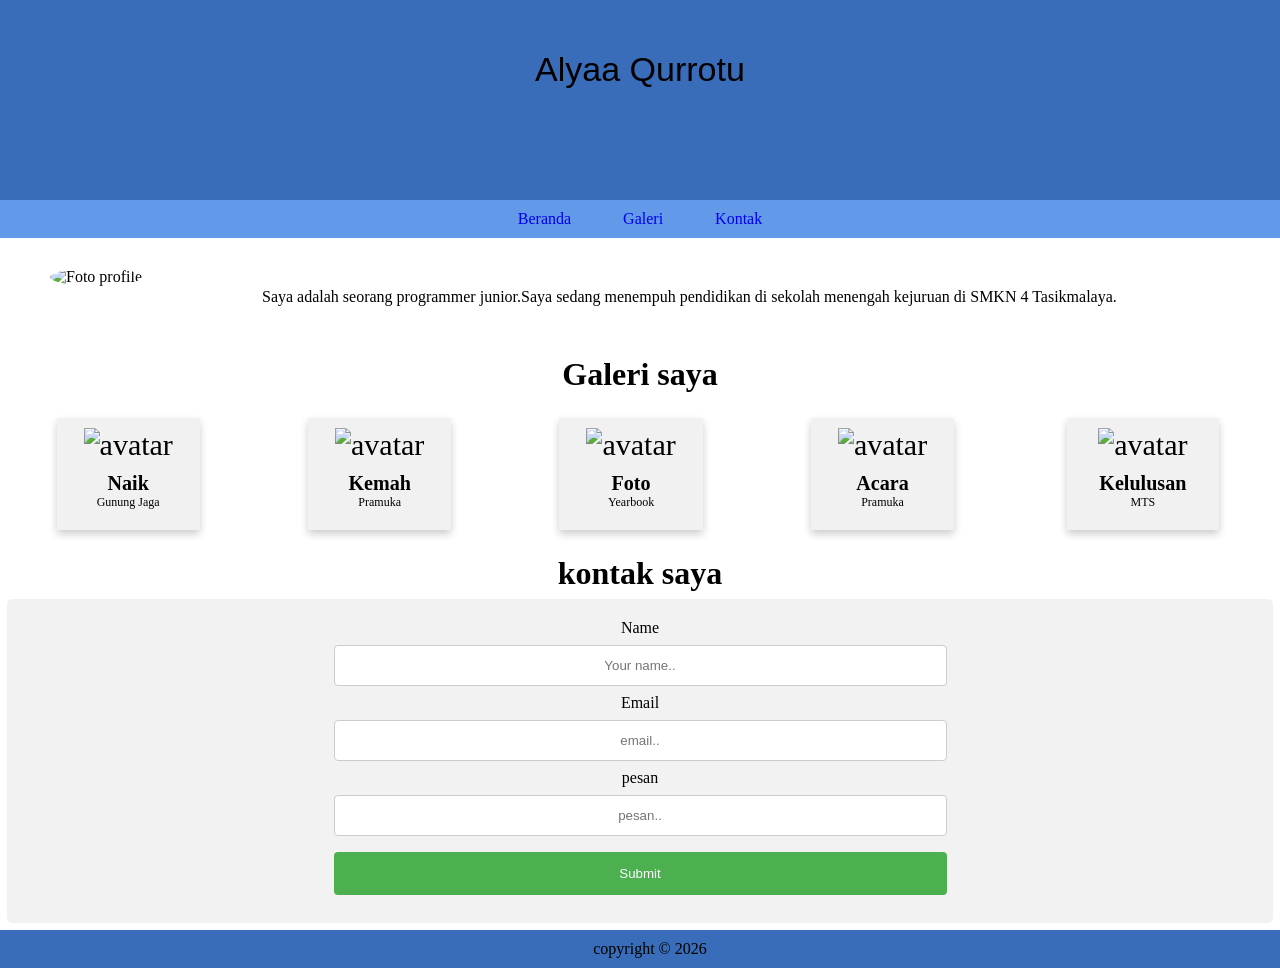
==== index.html @ 4f666c73 "Rename index..html to index.html" ====
<!DOCTYPE html>
<html lang="en">
<head>
  <meta charset="UTF-8">
  <meta name="viewport" content="width=device-width, initial-scale=1.0">
  <title>My Web</title>
  <link rel="stylesheet" href="gaya.css">
</head>
<body>
  <header>
    Alyaa Qurrotu
  </header>
  <nav>
    <ul>
      <li><a href="#Beranda">Beranda</a></li>
      <li><a href="#Galeri">Galeri</a></li>
      <li><a href="#Kontak">Kontak</a></li>
    </ul>
  </nav>
  <main>
    <section class="beranda">
      <div class="foto">
          <img src="https://lh3.googleusercontent.com/d/1Q51Y7tvZfhwglPplAR5DfXBP2ppefpzA" alt="Foto profile" width="150px" height="150px">
         
      </div>
      <div class="resume">
        Saya adalah seorang programmer junior.Saya sedang menempuh pendidikan di sekolah menengah kejuruan di SMKN 4 Tasikmalaya.
      


      </div>
    </section>
    <div class="judul">
     <h1>Galeri saya</h1>
    </div>
    <section class="galeri">
      <div class="card">
       <img src="https://lh3.googleusercontent.com/d/1qg94-EHmUcg_hUSCGRYv3yQaf2bqWnFh" alt="avatar" style="width: 100%;">
      <div class="container">
        <h6><b>Naik</b></h6>
        <p>Gunung Jaga</p>
      </div>
      </div>
       <div class="card">
       <img src="https://lh3.googleusercontent.com/d/1otqW-9Oq5oIYbJ8l2yZn-RdvkjjoKEYA" alt="avatar" style="width: 90%;">
      <div class="container">
        <h6><b>Kemah</b></h6>
        <p>Pramuka</p>
      </div>
      </div>
       <div class="card">
       <img src="https://lh3.googleusercontent.com/d/14nV1SZ4nJoSEaSe4I6S8M4y42OKaVbFf" alt="avatar" style="width: 85%;" >
      <div class="container">
        <h6><b>Foto</b></h6>
        <p>Yearbook</p>
      </div>
      </div>
       <div class="card">
       <img src="https://lh3.googleusercontent.com/d/157TEKZyRKMpxK8L6ZhvjRUG2B7GlIkYm" alt="avatar" style="width: 90%;">
      <div class="container">
        <h6><b>Acara</b></h6>
        <p>Pramuka</p>
      </div>
      </div>
       <div class="card">
       <img src="https://lh3.googleusercontent.com/d/1eUa6SCEv9_WlxFf6kBCDX62xw2aOuIur" alt="avatar" style="width: 85%;">
      <div class="container">
        <h6><b>Kelulusan</b></h6>
        <p>MTS</p>
      </div>
      </div>
      
      
      
    
      
    </section>
    <div class="Judul">
     <center><h1>kontak saya</h1></center>
    </div>
    
    <section class="kontak" id="kontak">
      <form action="/action_page.php">
  <label for="fname">Name</label>
  <input type="text" id="fname" name="nama" placeholder="Your name..">

  <label for="lname">Email</label>
  <input type="text" id="lname" name="email" placeholder="email..">

  <label for="pesan">pesan</label>
  <input type="text" id="lname" name="pesan" placeholder="pesan..">
  
  <input type="submit" value="Submit">
 
</form>

    </section>
    
  </main>
  <footer>
    copyright &copy; 2026
  </footer>
  
</body>
</html>
---- gaya.css ----
*{
  padding: 0%;
  margin: 0%;
}
header {
  width: 100%;
  height: 100px;
  background-color: #396cb9;
  text-align: center;
  padding: 50px 0 50px 0;
  font-family: Verdana, Geneva, Tahoma, sans-serif;
  font-size: 34px;
}
nav {
  width: 100%;
  background-color:#6399e9;
 
}
 nav ul {
  list-style-type: none;
  display: flex;
  justify-content: center;
}
nav ul li {
  margin: 10px;
}
nav ul li a {
  text-decoration: none;
  padding: 8px 16px;
}
nav ul li a:hover {
  background-color: rgb(186, 200, 209);
  color:white;
  border-radius: 4px;
  transition: background-color 0.3 ease, color 0.3 ease;
}
main {
  width: 100%;
  min-height: 500px;
}
.beranda {
  display: flex;
}
.foto img {
  border-radius: 50%;
  padding: 30px 50px;

}
.resume {
  padding: 50px 70px;
}
.judul {
  text-align: center;
 
}
.galeri {
  display: grid;
  grid-template-columns: auto auto auto auto auto;
  padding: 5px;
  gap: 5px;
  place-items: center;
  margin-bottom: 20px;
  margin-top: 20px;
}
.galeri div {
  background-color:#f1f1f1;
  color: black;
  padding: 10px;
  font-size: 30px;
  text-align:center;
}
.card {
  box-shadow: 0 4px 8px 0 rgb(0,0,0,0.2);
  transition: 0.3s;
  width: 50%;
}
.container {
  padding: 2px 16px;
}
p {
  font-size: 12px;
}
.card:hover {
  box-shadow: 0 8px 16px 0 rgb(0,0,0,0.2);
}
form {
  border-radius: 5px;
  background-color: #f2f2f2;
  padding: 20px;
}


label {display: block;}

input[type=text], select {
  width: 50%;
  padding: 12px;
  margin: 8px 8px;
  display: inline-block;
  border: 1px solid #ccc;
  border-radius: 4px;
  box-sizing: border-box;
  text-align: center;
  
}

input[type=submit] {
  width: 50%;
  background-color: #4CAF50;
  color: white;
  padding: 14px;
  margin: 8px 0;
  border: none;
  border-radius: 4px;
  cursor: pointer;
  text-align: center;
   
}

input[type=submit]:hover {
  background-color: #45a049;
  width: 50%;
  text-align: center;
  
}
.kontak {
  text-align: center;
  padding: 7px 7px;
}
.pesan {
  width: 50%;
  background-color: #4CAF50;
  color: white;
  padding: 14px;
  margin: 8px 0;
  border: none;
  border-radius: 4px;
  cursor: pointer;
  text-align: center;
}
footer {
  width: 100%;
  text-align: center;
  background-color:#396cb9;
  padding: 10px 10px;
}
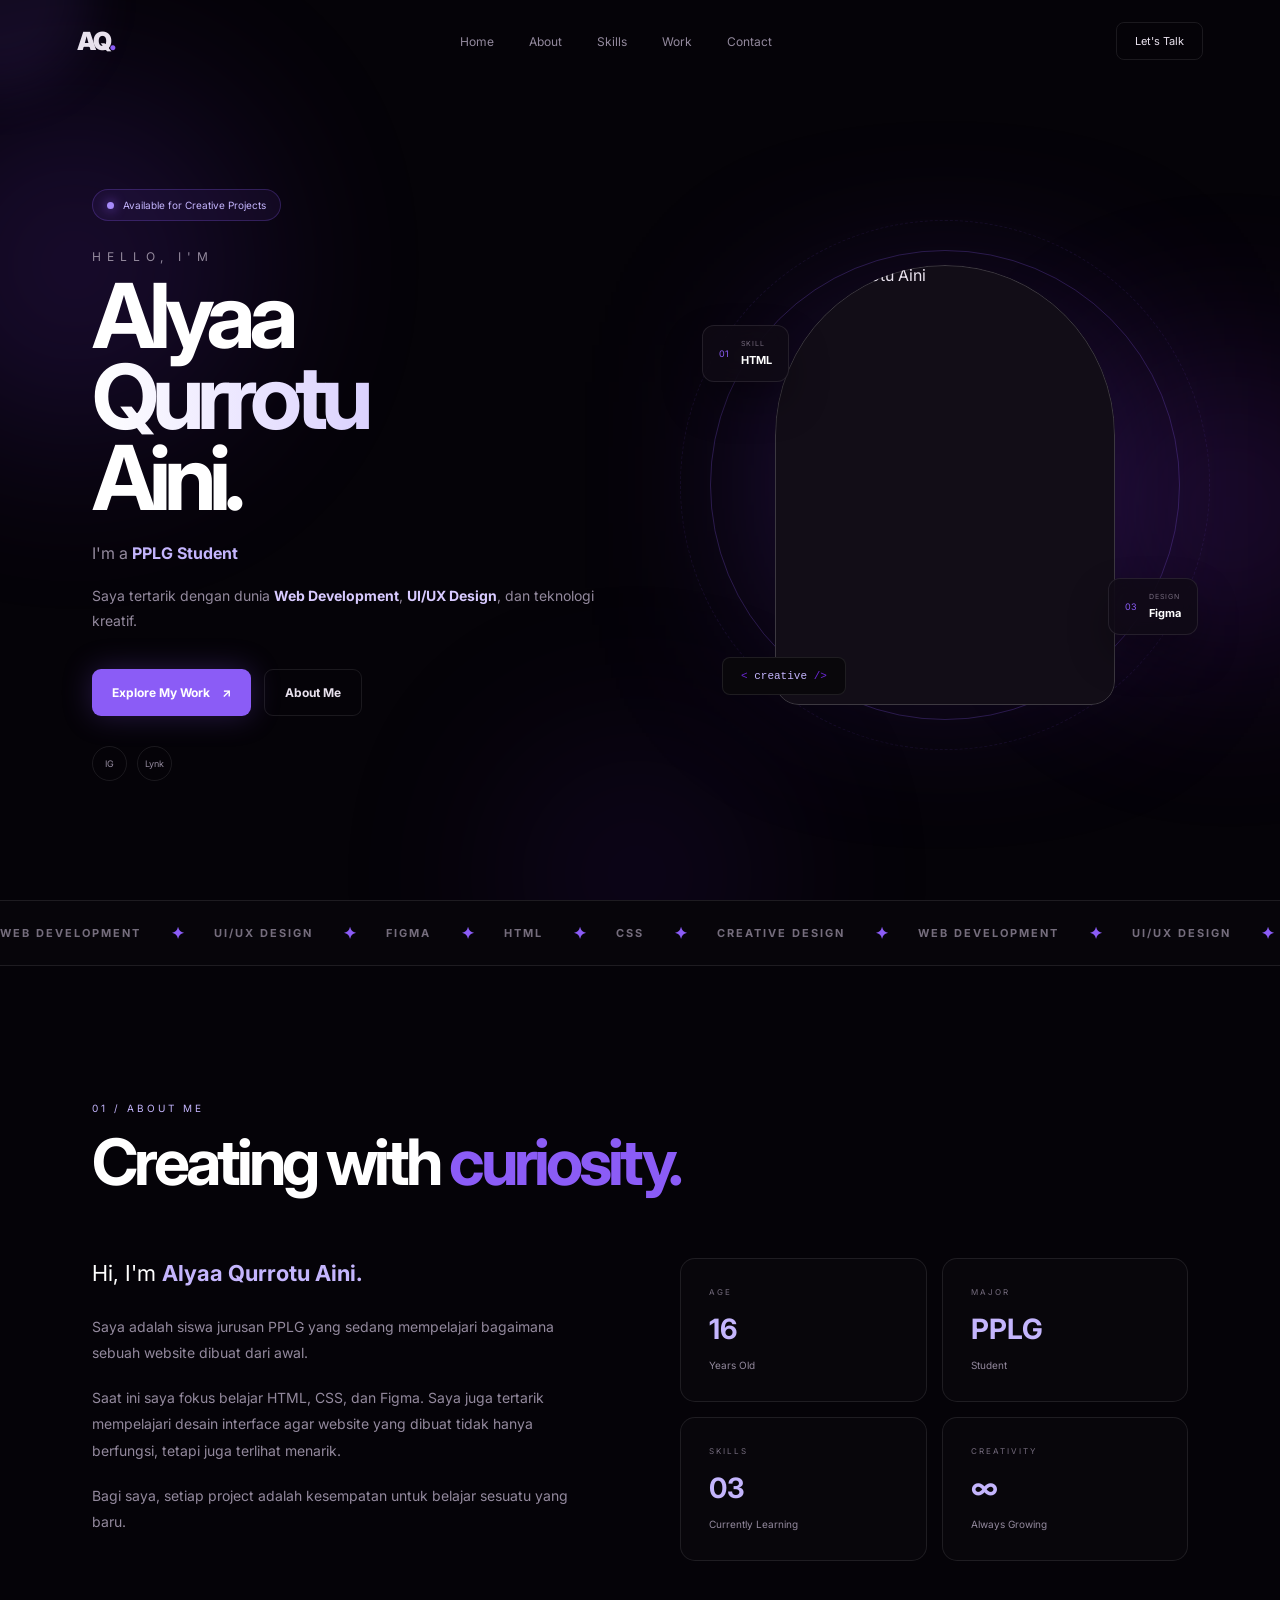
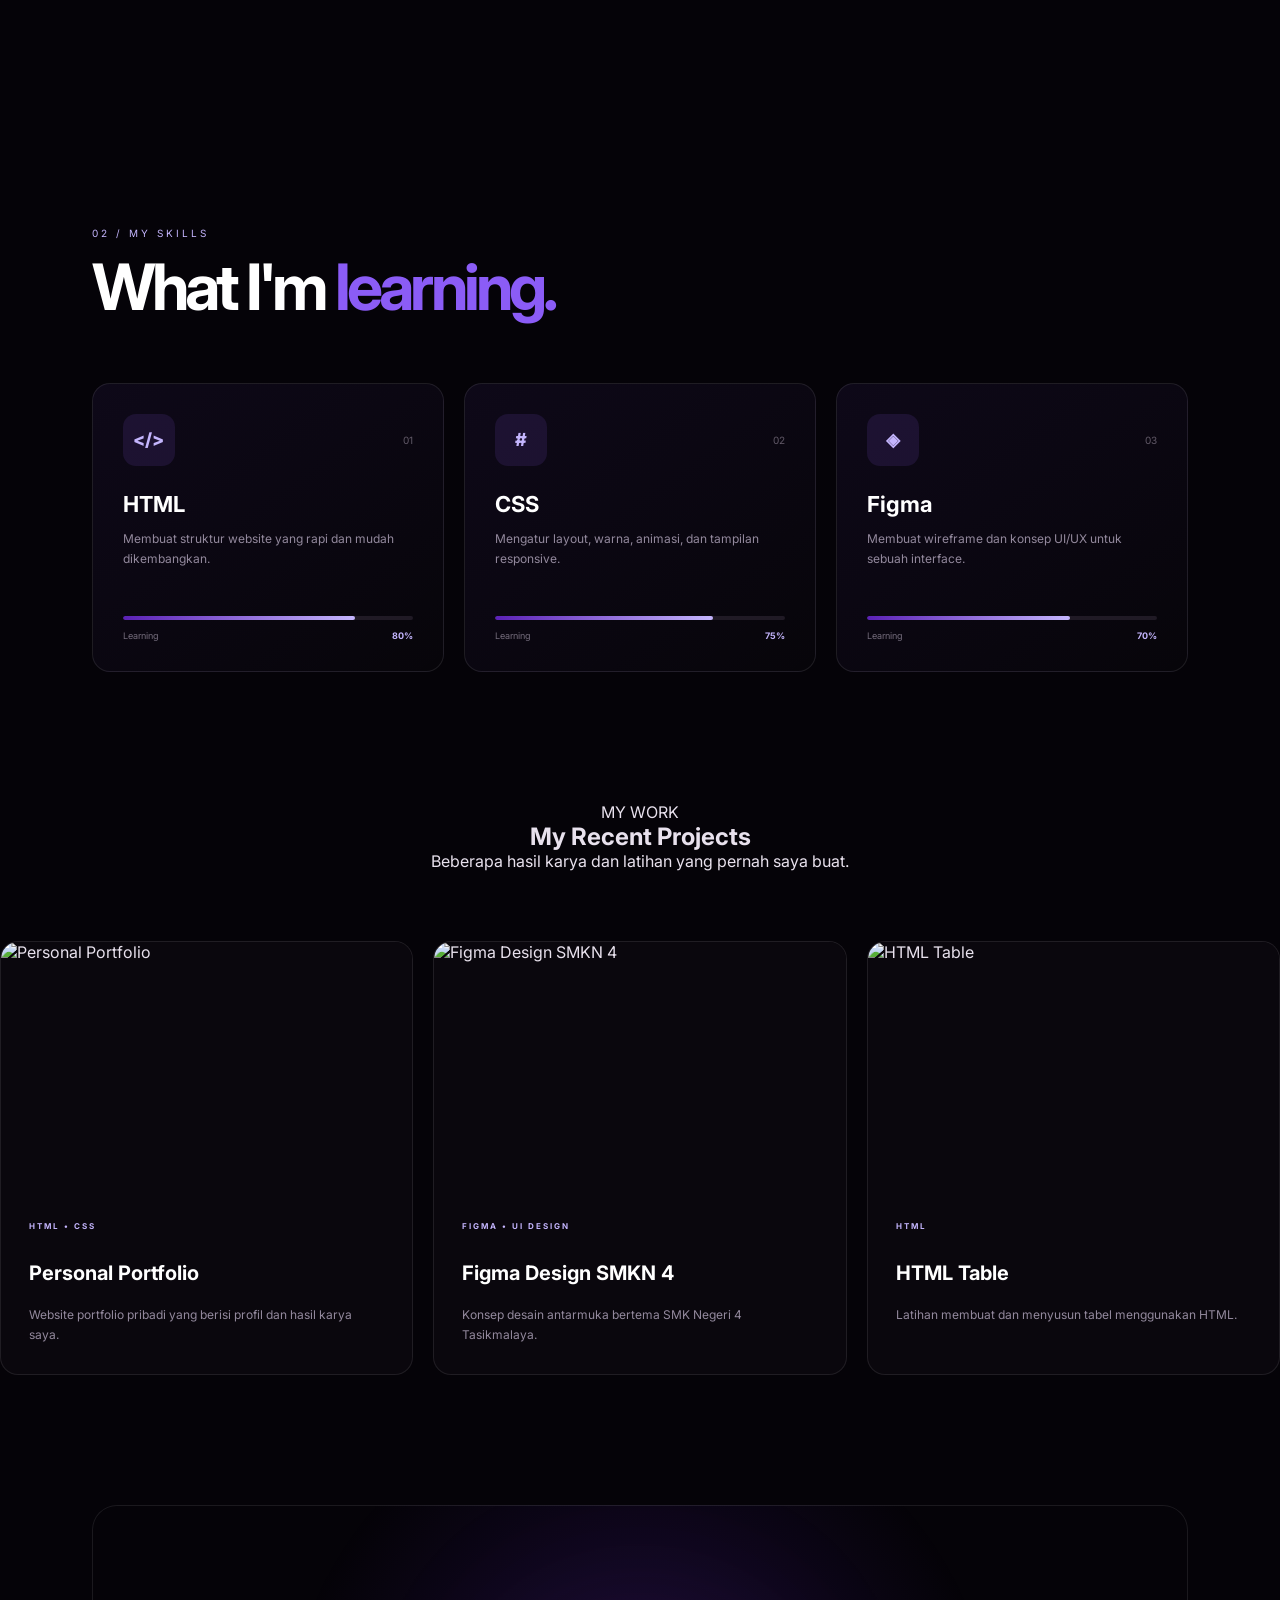
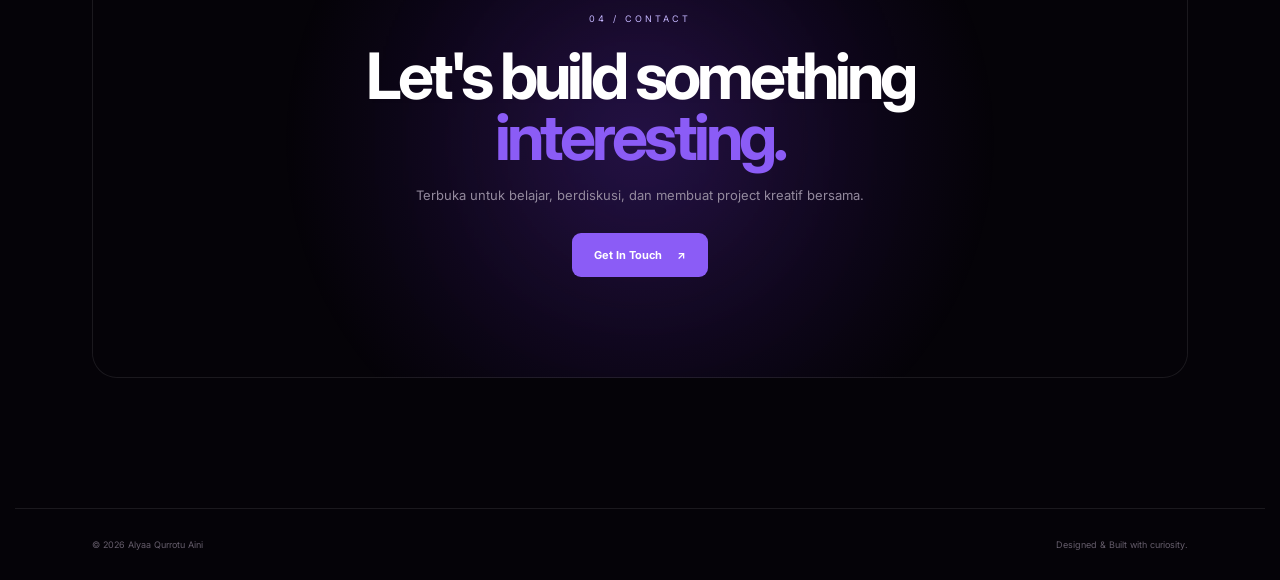
==== commit 4c066564: "Add files via upload" ====
--- a/index.html
+++ b/index.html
@@ -1,105 +1,647 @@
-<!DOCTYPE html>
-<html lang="en">
-<head>
-  <meta charset="UTF-8">
-  <meta name="viewport" content="width=device-width, initial-scale=1.0">
-  <title>My Web</title>
-  <link rel="stylesheet" href="gaya.css">
-</head>
-<body>
-  <header>
-    Alyaa Qurrotu
-  </header>
-  <nav>
-    <ul>
-      <li><a href="#Beranda">Beranda</a></li>
-      <li><a href="#Galeri">Galeri</a></li>
-      <li><a href="#Kontak">Kontak</a></li>
-    </ul>
-  </nav>
-  <main>
-    <section class="beranda">
-      <div class="foto">
-          <img src="https://lh3.googleusercontent.com/d/1Q51Y7tvZfhwglPplAR5DfXBP2ppefpzA" alt="Foto profile" width="150px" height="150px">
-         
-      </div>
-      <div class="resume">
-        Saya adalah seorang programmer junior.Saya sedang menempuh pendidikan di sekolah menengah kejuruan di SMKN 4 Tasikmalaya.
-      
-
-
-      </div>
-    </section>
-    <div class="judul">
-     <h1>Galeri saya</h1>
-    </div>
-    <section class="galeri">
-      <div class="card">
-       <img src="https://lh3.googleusercontent.com/d/1qg94-EHmUcg_hUSCGRYv3yQaf2bqWnFh" alt="avatar" style="width: 100%;">
-      <div class="container">
-        <h6><b>Naik</b></h6>
-        <p>Gunung Jaga</p>
-      </div>
-      </div>
-       <div class="card">
-       <img src="https://lh3.googleusercontent.com/d/1otqW-9Oq5oIYbJ8l2yZn-RdvkjjoKEYA" alt="avatar" style="width: 90%;">
-      <div class="container">
-        <h6><b>Kemah</b></h6>
-        <p>Pramuka</p>
-      </div>
-      </div>
-       <div class="card">
-       <img src="https://lh3.googleusercontent.com/d/14nV1SZ4nJoSEaSe4I6S8M4y42OKaVbFf" alt="avatar" style="width: 85%;" >
-      <div class="container">
-        <h6><b>Foto</b></h6>
-        <p>Yearbook</p>
-      </div>
-      </div>
-       <div class="card">
-       <img src="https://lh3.googleusercontent.com/d/157TEKZyRKMpxK8L6ZhvjRUG2B7GlIkYm" alt="avatar" style="width: 90%;">
-      <div class="container">
-        <h6><b>Acara</b></h6>
-        <p>Pramuka</p>
-      </div>
-      </div>
-       <div class="card">
-       <img src="https://lh3.googleusercontent.com/d/1eUa6SCEv9_WlxFf6kBCDX62xw2aOuIur" alt="avatar" style="width: 85%;">
-      <div class="container">
-        <h6><b>Kelulusan</b></h6>
-        <p>MTS</p>
-      </div>
-      </div>
-      
-      
-      
-    
-      
-    </section>
-    <div class="Judul">
-     <center><h1>kontak saya</h1></center>
-    </div>
-    
-    <section class="kontak" id="kontak">
-      <form action="/action_page.php">
-  <label for="fname">Name</label>
-  <input type="text" id="fname" name="nama" placeholder="Your name..">
-
-  <label for="lname">Email</label>
-  <input type="text" id="lname" name="email" placeholder="email..">
-
-  <label for="pesan">pesan</label>
-  <input type="text" id="lname" name="pesan" placeholder="pesan..">
-  
-  <input type="submit" value="Submit">
- 
-</form>
-
-    </section>
-    
-  </main>
-  <footer>
-    copyright &copy; 2026
-  </footer>
-  
-</body>
-</html>
+<!DOCTYPE html>
+<html lang="id">
+<head>
+    <meta charset="UTF-8">
+    <meta name="viewport" content="width=device-width, initial-scale=1.0">
+
+    <title>Alyaa Qurrotu Aini | Portfolio</title>
+
+    <link href="portofolio.css"rel="stylesheet">
+
+    <link
+        href="https://fonts.googleapis.com/css2?family=Inter:wght@400;500;600;700;800;900&display=swap"
+        rel="stylesheet"
+    >
+
+    <link rel="stylesheet" href="style.css">
+</head>
+
+<body>
+
+    <!-- CURSOR GLOW -->
+    <div class="cursor-glow"></div>
+
+
+    <!-- BACKGROUND -->
+    <div class="background">
+        <div class="orb orb-1"></div>
+        <div class="orb orb-2"></div>
+        <div class="orb orb-3"></div>
+    </div>
+
+
+    <!-- NAVBAR -->
+    <header class="navbar">
+
+        <div class="nav-container">
+
+            <a href="#home" class="logo">
+                AQ<span>.</span>
+            </a>
+
+            <nav>
+                <a href="#home">Home</a>
+                <a href="#about">About</a>
+                <a href="#skills">Skills</a>
+                <a href="#projects">Work</a>
+                <a href="#contact">Contact</a>
+            </nav>
+
+            <a href="#contact" class="nav-button">
+                Let's Talk
+            </a>
+
+        </div>
+
+    </header>
+
+
+    <!-- HERO -->
+    <section class="hero" id="home">
+
+        <div class="hero-content reveal">
+
+            <div class="availability">
+                <span></span>
+                Available for Creative Projects
+            </div>
+
+            <p class="hero-small">
+                HELLO, I'M
+            </p>
+
+            <h1>
+                Alyaa
+                <span>Qurrotu</span>
+                Aini.
+            </h1>
+
+            <div class="typing">
+                <span>I'm a </span>
+                <strong> PPLG Student</strong>
+            </div>
+
+            <p class="hero-description">
+                Saya tertarik dengan dunia
+                <strong>Web Development</strong>,
+                <strong>UI/UX Design</strong>, dan
+                teknologi kreatif.
+            </p>
+
+            <div class="hero-buttons">
+
+                <a href="#projects" class="btn primary">
+                    Explore My Work
+                    <span>↗</span>
+                </a>
+
+                <a href="#about" class="btn secondary">
+                    About Me
+                </a>
+
+            </div>
+
+            <div class="socials">
+
+                <a href="https://www.instagram.com/alyaaqrra?stkn=cWk3b3YzaTliM2tr">IG</a>
+                <a href="https://lynk.id/alyaaqrra">Lynk</a>
+               
+
+            </div>
+
+        </div>
+
+
+        <!-- FOTO -->
+        <div class="hero-visual reveal">
+
+            <div class="visual-ring ring-1"></div>
+            <div class="visual-ring ring-2"></div>
+
+            <div class="photo-glow"></div>
+
+           <div class="photo-frame">
+    <div class="photo-border"></div>
+
+    <img
+        src="https://drive.google.com/thumbnail?id=1pIuvbmPRNpMiiDbMyZCtizf_glLvGR7O&sz=w1000"
+        alt="Alyaa Qurrotu Aini"
+    >
+</div>
+
+
+            <!-- FLOATING CARD -->
+
+            <div class="floating-card card-html">
+
+                <span class="card-number">01</span>
+
+                <div>
+                    <small>SKILL</small>
+                    <strong>HTML</strong>
+                </div>
+
+            </div>
+
+
+            <div class="floating-card card-figma">
+
+                <span class="card-number">03</span>
+
+                <div>
+                    <small>DESIGN</small>
+                    <strong>Figma</strong>
+                </div>
+
+            </div>
+
+
+            <div class="floating-code">
+                <span>&lt;</span> creative <span>/&gt;</span>
+            </div>
+
+        </div>
+
+    </section>
+
+
+    <!-- MARQUEE -->
+    <div class="marquee">
+
+        <div class="marquee-track">
+
+            <span>WEB DEVELOPMENT</span>
+            <b>✦</b>
+
+            <span>UI/UX DESIGN</span>
+            <b>✦</b>
+
+            <span>FIGMA</span>
+            <b>✦</b>
+
+            <span>HTML</span>
+            <b>✦</b>
+
+            <span>CSS</span>
+            <b>✦</b>
+
+            <span>CREATIVE DESIGN</span>
+            <b>✦</b>
+
+            <span>WEB DEVELOPMENT</span>
+            <b>✦</b>
+
+            <span>UI/UX DESIGN</span>
+            <b>✦</b>
+
+        </div>
+
+    </div>
+
+
+    <!-- ABOUT -->
+    <section class="section about" id="about">
+
+        <div class="section-heading reveal">
+
+            <span>01 / ABOUT ME</span>
+
+            <h2>
+                Creating with
+                <em>curiosity.</em>
+            </h2>
+
+        </div>
+
+
+        <div class="about-grid">
+
+            <div class="about-text reveal">
+
+                <p class="big-text">
+                    Hi, I'm
+                    <strong>Alyaa Qurrotu Aini.</strong>
+                </p>
+
+                <p>
+                    Saya adalah siswa jurusan PPLG yang
+                    sedang mempelajari bagaimana sebuah
+                    website dibuat dari awal.
+                </p>
+
+                <p>
+                    Saat ini saya fokus belajar HTML,
+                    CSS, dan Figma. Saya juga tertarik
+                    mempelajari desain interface agar
+                    website yang dibuat tidak hanya
+                    berfungsi, tetapi juga terlihat menarik.
+                </p>
+
+                <p>
+                    Bagi saya, setiap project adalah
+                    kesempatan untuk belajar sesuatu yang baru.
+                </p>
+
+            </div>
+
+
+            <div class="stats reveal">
+
+                <div class="stat-card">
+
+                    <span>AGE</span>
+
+                    <strong>16</strong>
+
+                    <small>Years Old</small>
+
+                </div>
+
+
+                <div class="stat-card">
+
+                    <span>MAJOR</span>
+
+                    <strong>PPLG</strong>
+
+                    <small>Student</small>
+
+                </div>
+
+
+                <div class="stat-card">
+
+                    <span>SKILLS</span>
+
+                    <strong>03</strong>
+
+                    <small>Currently Learning</small>
+
+                </div>
+
+
+                <div class="stat-card">
+
+                    <span>CREATIVITY</span>
+
+                    <strong>∞</strong>
+
+                    <small>Always Growing</small>
+
+                </div>
+
+            </div>
+
+        </div>
+
+    </section>
+
+
+    <!-- SKILLS -->
+    <section class="section skills" id="skills">
+
+        <div class="section-heading reveal">
+
+            <span>02 / MY SKILLS</span>
+
+            <h2>
+                What I'm
+                <em>learning.</em>
+            </h2>
+
+        </div>
+
+
+        <div class="skills-container">
+
+
+            <!-- HTML -->
+            <div class="skill reveal">
+
+                <div class="skill-top">
+
+                    <div class="skill-icon">
+                        &lt;/&gt;
+                    </div>
+
+                    <span>01</span>
+
+                </div>
+
+                <h3>HTML</h3>
+
+                <p>
+                    Membuat struktur website yang
+                    rapi dan mudah dikembangkan.
+                </p>
+
+                <div class="progress">
+
+                    <div
+                        class="progress-bar"
+                        style="--progress: 80%;"
+                    ></div>
+
+                </div>
+
+                <div class="skill-bottom">
+                    <span>Learning</span>
+                    <strong>80%</strong>
+                </div>
+
+            </div>
+
+
+            <!-- CSS -->
+            <div class="skill reveal">
+
+                <div class="skill-top">
+
+                    <div class="skill-icon">
+                        #
+                    </div>
+
+                    <span>02</span>
+
+                </div>
+
+                <h3>CSS</h3>
+
+                <p>
+                    Mengatur layout, warna, animasi,
+                    dan tampilan responsive.
+                </p>
+
+                <div class="progress">
+
+                    <div
+                        class="progress-bar"
+                        style="--progress: 75%;"
+                    ></div>
+
+                </div>
+
+                <div class="skill-bottom">
+                    <span>Learning</span>
+                    <strong>75%</strong>
+                </div>
+
+            </div>
+
+
+            <!-- FIGMA -->
+            <div class="skill reveal">
+
+                <div class="skill-top">
+
+                    <div class="skill-icon">
+                        ◈
+                    </div>
+
+                    <span>03</span>
+
+                </div>
+
+                <h3>Figma</h3>
+
+                <p>
+                    Membuat wireframe dan konsep
+                    UI/UX untuk sebuah interface.
+                </p>
+
+                <div class="progress">
+
+                    <div
+                        class="progress-bar"
+                        style="--progress: 70%;"
+                    ></div>
+
+                </div>
+
+                <div class="skill-bottom">
+                    <span>Learning</span>
+                    <strong>70%</strong>
+                </div>
+
+            </div>
+
+        </div>
+
+    </section>
+
+
+    <!-- PROJECTS -->
+<section id="projects" class="projects">
+    <div class="section-title" style="padding-bottom: 70px;">
+        <center><span>MY WORK</span></center>
+       <center><h2>My Recent Projects</h2></center>
+        <center><p>Beberapa hasil karya dan latihan yang pernah saya buat.</p></center>
+    </div>
+
+    <div class="project-grid">
+
+        <!-- PROJECT 1: PORTFOLIO -->
+        <div class="project-card">
+            <div class="project-image">
+                <img
+                    src="https://drive.google.com/thumbnail?id=1hkSlUcRd4m621feGdruRvVC3HSsccVq8&sz=w1000"
+                    alt="Personal Portfolio">
+            </div>
+            <div class="project-info">
+                <span>HTML • CSS</span>
+                <h3>Personal Portfolio</h3>
+                <p>Website portfolio pribadi yang berisi profil dan hasil karya saya.</p>
+            </div>
+        </div>
+
+        <!-- PROJECT 2: FIGMA SMKN 4 -->
+        <div class="project-card">
+            <div class="project-image">
+                <img
+                    src="https://drive.google.com/thumbnail?id=1rTS59zjdo9KBqy3u_KEHh3FUisXF9_Tj&sz=w1000"
+                    alt="Figma Design SMKN 4">
+            </div>
+            <div class="project-info">
+                <span>FIGMA • UI DESIGN</span>
+                <h3>Figma Design SMKN 4</h3>
+                <p>Konsep desain antarmuka bertema SMK Negeri 4 Tasikmalaya.</p>
+            </div>
+        </div>
+
+        <!-- PROJECT 3: TABEL -->
+        <div class="project-card">
+            <div class="project-image">
+                <img
+                    src="https://drive.google.com/thumbnail?id=1pAWk0kk1_tY90Xngrm4kDdm4uy0LAaZ2&sz=w1000"
+                    alt="HTML Table">
+            </div>
+            <div class="project-info">
+                <span>HTML</span>
+                <h3>HTML Table</h3>
+                <p>Latihan membuat dan menyusun tabel menggunakan HTML.</p>
+            </div>
+        </div>
+
+    </div>
+</section>
+
+
+    <!-- CONTACT -->
+    <section class="section contact" id="contact">
+
+        <div class="contact-box reveal">
+
+            <div class="contact-glow"></div>
+
+            <span>04 / CONTACT</span>
+
+            <h2>
+                Let's build something
+                <em>interesting.</em>
+            </h2>
+
+            <p>
+                Terbuka untuk belajar, berdiskusi,
+                dan membuat project kreatif bersama.
+            </p>
+
+            <a
+                href="mailto:alyaaqurrotuaini@email.com"
+                class="contact-button"
+            >
+                Get In Touch
+                <span>↗</span>
+            </a>
+
+        </div>
+
+    </section>
+
+
+    <!-- FOOTER -->
+    <footer>
+
+        <div>
+            © 2026 Alyaa Qurrotu Aini
+        </div>
+
+        <div>
+            Designed & Built with curiosity.
+        </div>
+
+    </footer>
+
+
+    <!-- JAVASCRIPT -->
+    <script>
+
+        /* CURSOR GLOW */
+
+        const cursor = document.querySelector(".cursor-glow");
+
+        document.addEventListener("mousemove", (e) => {
+
+            cursor.style.left = e.clientX + "px";
+            cursor.style.top = e.clientY + "px";
+
+        });
+
+
+        /* SCROLL REVEAL */
+
+        const reveals = document.querySelectorAll(".reveal");
+
+        const revealObserver = new IntersectionObserver(
+            (entries) => {
+
+                entries.forEach((entry) => {
+
+                    if (entry.isIntersecting) {
+
+                        entry.target.classList.add("active");
+
+                    }
+
+                });
+
+            },
+            {
+                threshold: 0.15
+            }
+        );
+
+
+        reveals.forEach((element) => {
+
+            revealObserver.observe(element);
+
+        });
+
+
+        /* NAVBAR SCROLL EFFECT */
+
+        const navbar = document.querySelector(".navbar");
+
+        window.addEventListener("scroll", () => {
+
+            if (window.scrollY > 50) {
+
+                navbar.classList.add("scrolled");
+
+            } else {
+
+                navbar.classList.remove("scrolled");
+
+            }
+
+        });
+
+
+        /* 3D PROJECT HOVER */
+
+        const projects =
+            document.querySelectorAll(".project");
+
+        projects.forEach((project) => {
+
+            project.addEventListener("mousemove", (e) => {
+
+                const rect =
+                    project.getBoundingClientRect();
+
+                const x =
+                    e.clientX - rect.left;
+
+                const y =
+                    e.clientY - rect.top;
+
+                const rotateX =
+                    ((y / rect.height) - 0.5) * -5;
+
+                const rotateY =
+                    ((x / rect.width) - 0.5) * 5;
+
+                project.style.transform =
+                    `perspective(1000px)
+                     rotateX(${rotateX}deg)
+                     rotateY(${rotateY}deg)
+                     translateY(-5px)`;
+
+            });
+
+
+            project.addEventListener("mouseleave", () => {
+
+                project.style.transform =
+                    "perspective(1000px) rotateX(0) rotateY(0) translateY(0)";
+
+            });
+
+        });
+
+    </script>
+
+</body>
+</html>
+
+  
--- a/style.css
+++ b/style.css
@@ -0,0 +1,1785 @@
+:root {
+    --black: #050308;
+    --black-2: #0b0710;
+
+    --purple: #8b5cf6;
+    --purple-light: #c4b5fd;
+    --purple-dark: #5b21b6;
+
+    --white: #ffffff;
+    --text: #e8e1ed;
+    --muted: #93899d;
+
+    --border: rgba(255,255,255,0.09);
+}
+
+
+* {
+    margin: 0;
+    padding: 0;
+    box-sizing: border-box;
+}
+
+
+html {
+    scroll-behavior: smooth;
+}
+
+
+body {
+    font-family: "Inter", sans-serif;
+
+    background: var(--black);
+
+    color: var(--text);
+
+    overflow-x: hidden;
+}
+
+
+a {
+    color: inherit;
+    text-decoration: none;
+}
+
+
+button,
+a {
+    -webkit-tap-highlight-color: transparent;
+}
+
+
+/* =========================
+   BACKGROUND
+========================= */
+
+.background {
+    position: fixed;
+
+    inset: 0;
+
+    overflow: hidden;
+
+    pointer-events: none;
+
+    z-index: -2;
+}
+
+
+.orb {
+    position: absolute;
+
+    border-radius: 50%;
+
+    filter: blur(100px);
+
+    opacity: 0.18;
+
+    animation: orbMove 12s ease-in-out infinite alternate;
+}
+
+
+.orb-1 {
+    width: 350px;
+    height: 350px;
+
+    background: #7c3aed;
+
+    top: 10%;
+    left: -100px;
+}
+
+
+.orb-2 {
+    width: 300px;
+    height: 300px;
+
+    background: #9333ea;
+
+    right: -100px;
+    top: 40%;
+
+    animation-delay: -4s;
+}
+
+
+.orb-3 {
+    width: 250px;
+    height: 250px;
+
+    background: #4c1d95;
+
+    left: 40%;
+    bottom: -100px;
+
+    animation-delay: -8s;
+}
+
+
+@keyframes orbMove {
+
+    0% {
+        transform: translate(0,0) scale(1);
+    }
+
+    50% {
+        transform: translate(100px,-70px) scale(1.15);
+    }
+
+    100% {
+        transform: translate(-50px,80px) scale(0.9);
+    }
+
+}
+
+
+/* =========================
+   CURSOR
+========================= */
+
+.cursor-glow {
+    position: fixed;
+
+    width: 180px;
+    height: 180px;
+
+    border-radius: 50%;
+
+    background: rgba(139,92,246,0.10);
+
+    filter: blur(25px);
+
+    pointer-events: none;
+
+    transform: translate(-50%,-50%);
+
+    z-index: -1;
+}
+
+
+/* =========================
+   NAVBAR
+========================= */
+
+.navbar {
+    position: fixed;
+
+    top: 0;
+    left: 0;
+
+    width: 100%;
+
+    z-index: 100;
+
+    padding: 22px 6%;
+
+    transition: 0.4s;
+}
+
+
+.navbar.scrolled {
+    padding: 15px 6%;
+
+    background: rgba(5,3,8,0.8);
+
+    backdrop-filter: blur(20px);
+
+    border-bottom: 1px solid var(--border);
+}
+
+
+.nav-container {
+    max-width: 1250px;
+
+    margin: auto;
+
+    display: flex;
+
+    align-items: center;
+
+    justify-content: space-between;
+}
+
+
+.logo {
+    font-size: 25px;
+
+    font-weight: 900;
+
+    letter-spacing: -2px;
+}
+
+
+.logo span {
+    color: var(--purple);
+}
+
+
+nav {
+    display: flex;
+
+    gap: 35px;
+}
+
+
+nav a {
+    font-size: 12px;
+
+    color: var(--muted);
+
+    position: relative;
+
+    transition: 0.3s;
+}
+
+
+nav a::after {
+    content: "";
+
+    position: absolute;
+
+    left: 0;
+    bottom: -8px;
+
+    width: 0;
+    height: 1px;
+
+    background: var(--purple);
+
+    transition: 0.3s;
+}
+
+
+nav a:hover {
+    color: white;
+}
+
+
+nav a:hover::after {
+    width: 100%;
+}
+
+
+.nav-button {
+    padding: 11px 18px;
+
+    border: 1px solid var(--border);
+
+    border-radius: 8px;
+
+    font-size: 11px;
+
+    transition: 0.3s;
+}
+
+
+.nav-button:hover {
+    border-color: var(--purple);
+
+    color: var(--purple-light);
+
+    box-shadow: 0 0 20px rgba(139,92,246,0.15);
+}
+
+
+/* =========================
+   HERO
+========================= */
+
+.hero {
+    max-width: 1250px;
+
+    min-height: 100vh;
+
+    margin: auto;
+
+    padding: 150px 6% 80px;
+
+    display: grid;
+
+    grid-template-columns: 1fr 0.9fr;
+
+    align-items: center;
+
+    gap: 70px;
+}
+
+
+.availability {
+    display: inline-flex;
+
+    align-items: center;
+
+    gap: 9px;
+
+    padding: 9px 14px;
+
+    border-radius: 50px;
+
+    background: rgba(139,92,246,0.07);
+
+    border: 1px solid rgba(139,92,246,0.25);
+
+    color: var(--purple-light);
+
+    font-size: 10px;
+
+    margin-bottom: 28px;
+}
+
+
+.availability span {
+    width: 7px;
+    height: 7px;
+
+    border-radius: 50%;
+
+    background: #a78bfa;
+
+    box-shadow: 0 0 12px #8b5cf6;
+
+    animation: pulse 2s infinite;
+}
+
+
+@keyframes pulse {
+
+    0%,100% {
+        opacity: 1;
+        transform: scale(1);
+    }
+
+    50% {
+        opacity: .4;
+        transform: scale(.7);
+    }
+
+}
+
+
+.hero-small {
+    color: var(--muted);
+
+    letter-spacing: 6px;
+
+    font-size: 12px;
+
+    margin-bottom: 12px;
+}
+
+
+.hero h1 {
+    font-size: clamp(60px, 7vw, 95px);
+
+    line-height: .9;
+
+    letter-spacing: -7px;
+
+    color: white;
+
+    margin-bottom: 25px;
+}
+
+
+.hero h1 span {
+    display: block;
+
+    background: linear-gradient(
+        90deg,
+        #ffffff,
+        #c4b5fd,
+        #7c3aed,
+        #c4b5fd
+    );
+
+    background-size: 250% auto;
+
+    -webkit-background-clip: text;
+
+    -webkit-text-fill-color: transparent;
+
+    animation: gradientText 5s linear infinite;
+}
+
+
+@keyframes gradientText {
+
+    to {
+        background-position: 250% center;
+    }
+
+}
+
+
+.typing {
+    margin-bottom: 20px;
+
+    font-size: 16px;
+
+    color: var(--muted);
+}
+
+
+.typing strong {
+    color: var(--purple-light);
+
+    animation: blink 2s infinite;
+}
+
+
+@keyframes blink {
+
+    0%,100% {
+        opacity: 1;
+    }
+
+    50% {
+        opacity: .5;
+    }
+
+}
+
+
+.hero-description {
+    max-width: 570px;
+
+    color: var(--muted);
+
+    line-height: 1.8;
+
+    font-size: 14px;
+}
+
+
+.hero-description strong {
+    color: #d8caff;
+}
+
+
+.hero-buttons {
+    display: flex;
+
+    gap: 13px;
+
+    margin-top: 35px;
+}
+
+
+.btn {
+    display: flex;
+
+    align-items: center;
+
+    gap: 12px;
+
+    padding: 15px 20px;
+
+    border-radius: 9px;
+
+    font-size: 12px;
+
+    font-weight: 700;
+
+    transition: .3s;
+}
+
+
+.btn.primary {
+    background: var(--purple);
+
+    color: white;
+
+    box-shadow:
+        0 0 30px rgba(139,92,246,.25);
+}
+
+
+.btn.primary span {
+    transition: .3s;
+}
+
+
+.btn.primary:hover {
+    transform: translateY(-4px);
+
+    box-shadow:
+        0 15px 40px rgba(139,92,246,.3);
+}
+
+
+.btn.primary:hover span {
+    transform: translate(4px,-4px);
+}
+
+
+.btn.secondary {
+    border: 1px solid var(--border);
+
+    color: var(--text);
+}
+
+
+.btn.secondary:hover {
+    border-color: var(--purple);
+
+    color: var(--purple-light);
+
+    transform: translateY(-4px);
+}
+
+
+.socials {
+    display: flex;
+
+    gap: 10px;
+
+    margin-top: 30px;
+}
+
+
+.socials a {
+    width: 35px;
+    height: 35px;
+
+    display: flex;
+
+    align-items: center;
+    justify-content: center;
+
+    border: 1px solid var(--border);
+
+    border-radius: 50%;
+
+    color: var(--muted);
+
+    font-size: 9px;
+
+    transition: .3s;
+}
+
+
+.socials a:hover {
+    color: white;
+
+    border-color: var(--purple);
+
+    transform: translateY(-4px);
+
+    box-shadow: 0 5px 20px rgba(139,92,246,.2);
+}
+
+
+/* =========================
+   HERO VISUAL
+========================= */
+
+.hero-visual {
+    position: relative;
+
+    height: 560px;
+
+    display: flex;
+
+    align-items: center;
+    justify-content: center;
+}
+
+
+.photo-glow {
+    position: absolute;
+
+    width: 280px;
+    height: 280px;
+
+    background: #7c3aed;
+
+    filter: blur(110px);
+
+    opacity: .35;
+
+    animation: photoGlow 5s ease-in-out infinite alternate;
+}
+
+
+@keyframes photoGlow {
+
+    from {
+        transform: scale(.9);
+    }
+
+    to {
+        transform: scale(1.15);
+    }
+
+}
+
+
+.photo-frame {
+    position: relative;
+
+    width: 340px;
+    height: 440px;
+
+    overflow: hidden;
+
+    border-radius: 180px 180px 25px 25px;
+
+    background: #120d17;
+
+    z-index: 2;
+
+    animation: floatPhoto 5s ease-in-out infinite;
+}
+
+
+@keyframes floatPhoto {
+
+    0%,100% {
+        transform: translateY(0);
+    }
+
+    50% {
+        transform: translateY(-14px);
+    }
+
+}
+
+
+.photo-frame img {
+    width: 100%;
+    height: 100%;
+
+    object-fit: cover;
+
+    transition: .6s;
+}
+
+
+.photo-frame:hover img {
+    transform: scale(1.06);
+}
+
+
+.photo-border {
+    position: absolute;
+
+    inset: 0;
+
+    z-index: 3;
+
+    border: 1px solid rgba(255,255,255,.18);
+
+    border-radius: inherit;
+
+    pointer-events: none;
+}
+
+
+.visual-ring {
+    position: absolute;
+
+    border: 1px solid rgba(139,92,246,.25);
+
+    border-radius: 50%;
+
+    animation: spin 15s linear infinite;
+}
+
+
+.ring-1 {
+    width: 470px;
+    height: 470px;
+}
+
+
+.ring-2 {
+    width: 530px;
+    height: 530px;
+
+    border-style: dashed;
+
+    opacity: .4;
+
+    animation-direction: reverse;
+
+    animation-duration: 25s;
+}
+
+
+@keyframes spin {
+
+    to {
+        transform: rotate(360deg);
+    }
+
+}
+
+
+.floating-card {
+    position: absolute;
+
+    z-index: 5;
+
+    display: flex;
+
+    align-items: center;
+
+    gap: 12px;
+
+    padding: 13px 16px;
+
+    background: rgba(15,10,20,.8);
+
+    backdrop-filter: blur(15px);
+
+    border: 1px solid var(--border);
+
+    border-radius: 12px;
+
+    box-shadow: 0 20px 40px rgba(0,0,0,.3);
+
+    animation: floating 4s ease-in-out infinite;
+}
+
+
+.card-html {
+    left: 0;
+
+    top: 120px;
+}
+
+
+.card-figma {
+    right: -10px;
+
+    bottom: 130px;
+
+    animation-delay: -2s;
+}
+
+
+@keyframes floating {
+
+    0%,100% {
+        transform: translateY(0);
+    }
+
+    50% {
+        transform: translateY(-12px);
+    }
+
+}
+
+
+.card-number {
+    color: var(--purple);
+
+    font-size: 9px;
+}
+
+
+.floating-card small {
+    display: block;
+
+    color: #756b7d;
+
+    font-size: 7px;
+
+    letter-spacing: 1px;
+}
+
+
+.floating-card strong {
+    color: white;
+
+    font-size: 11px;
+}
+
+
+.floating-code {
+    position: absolute;
+
+    bottom: 70px;
+
+    left: 20px;
+
+    z-index: 5;
+
+    padding: 12px 18px;
+
+    background: #09070b;
+
+    border: 1px solid var(--border);
+
+    border-radius: 8px;
+
+    font-family: monospace;
+
+    font-size: 11px;
+
+    color: var(--purple-light);
+
+    animation: floating 4s ease-in-out infinite;
+
+    animation-delay: -1s;
+}
+
+
+.floating-code span {
+    color: #6d28d9;
+}
+
+
+/* =========================
+   MARQUEE
+========================= */
+
+.marquee {
+    overflow: hidden;
+
+    padding: 22px 0;
+
+    border-top: 1px solid var(--border);
+
+    border-bottom: 1px solid var(--border);
+
+    background: rgba(255,255,255,.01);
+}
+
+
+.marquee-track {
+    display: flex;
+
+    width: max-content;
+
+    align-items: center;
+
+    gap: 30px;
+
+    animation: marquee 25s linear infinite;
+}
+
+
+.marquee-track span {
+    font-size: 11px;
+
+    letter-spacing: 2px;
+
+    font-weight: 700;
+
+    color: #756d7d;
+}
+
+
+.marquee-track b {
+    color: var(--purple);
+}
+
+
+@keyframes marquee {
+
+    from {
+        transform: translateX(0);
+    }
+
+    to {
+        transform: translateX(-50%);
+    }
+
+}
+
+
+/* =========================
+   SECTIONS
+========================= */
+
+.section {
+    max-width: 1250px;
+
+    margin: auto;
+
+    padding: 130px 6%;
+}
+
+
+.section-heading {
+    margin-bottom: 65px;
+}
+
+
+.section-heading > span {
+    color: var(--purple-light);
+
+    font-size: 10px;
+
+    letter-spacing: 3px;
+}
+
+
+.section-heading h2 {
+    margin-top: 16px;
+
+    font-size: clamp(40px,5vw,65px);
+
+    line-height: .95;
+
+    letter-spacing: -4px;
+
+    color: white;
+}
+
+
+.section-heading em {
+    color: var(--purple);
+
+    font-style: normal;
+}
+
+
+/* =========================
+   REVEAL
+========================= */
+
+.reveal {
+    opacity: 0;
+
+    transform: translateY(40px);
+
+    transition:
+        opacity .8s ease,
+        transform .8s ease;
+}
+
+
+.reveal.active {
+    opacity: 1;
+
+    transform: translateY(0);
+}
+
+
+/* =========================
+   ABOUT
+========================= */
+
+.about-grid {
+    display: grid;
+
+    grid-template-columns: 1fr 1fr;
+
+    gap: 80px;
+}
+
+
+.about-text p {
+    color: var(--muted);
+
+    line-height: 1.9;
+
+    font-size: 14px;
+
+    margin-bottom: 18px;
+}
+
+
+.about-text .big-text {
+    color: white;
+
+    font-size: 22px;
+
+    line-height: 1.4;
+
+    margin-bottom: 25px;
+}
+
+
+.about-text strong {
+    color: var(--purple-light);
+}
+
+
+.stats {
+    display: grid;
+
+    grid-template-columns: 1fr 1fr;
+
+    gap: 15px;
+}
+
+
+.stat-card {
+    padding: 28px;
+
+    border: 1px solid var(--border);
+
+    border-radius: 15px;
+
+    background: rgba(255,255,255,.015);
+
+    transition: .3s;
+}
+
+
+.stat-card:hover {
+    transform: translateY(-8px);
+
+    border-color: rgba(139,92,246,.4);
+
+    background: rgba(139,92,246,.05);
+}
+
+
+.stat-card span {
+    display: block;
+
+    font-size: 8px;
+
+    letter-spacing: 2px;
+
+    color: #746b7d;
+
+    margin-bottom: 15px;
+}
+
+
+.stat-card strong {
+    display: block;
+
+    font-size: 28px;
+
+    color: var(--purple-light);
+
+    margin-bottom: 7px;
+}
+
+
+.stat-card small {
+    color: var(--muted);
+
+    font-size: 10px;
+}
+
+
+/* =========================
+   SKILLS
+========================= */
+
+.skills-container {
+    display: grid;
+
+    grid-template-columns: repeat(3,1fr);
+
+    gap: 20px;
+}
+
+
+.skill {
+    padding: 30px;
+
+    border: 1px solid var(--border);
+
+    border-radius: 18px;
+
+    background:
+        linear-gradient(
+            145deg,
+            rgba(139,92,246,.07),
+            rgba(255,255,255,.01)
+        );
+
+    transition: .4s;
+}
+
+
+.skill:hover {
+    transform: translateY(-10px);
+
+    border-color: rgba(139,92,246,.4);
+
+    box-shadow:
+        0 25px 60px rgba(0,0,0,.25);
+}
+
+
+.skill-top {
+    display: flex;
+
+    justify-content: space-between;
+
+    align-items: center;
+
+    margin-bottom: 25px;
+}
+
+
+.skill-icon {
+    width: 52px;
+    height: 52px;
+
+    display: flex;
+
+    align-items: center;
+    justify-content: center;
+
+    border-radius: 13px;
+
+    background: rgba(139,92,246,.12);
+
+    color: var(--purple-light);
+
+    font-size: 18px;
+
+    font-weight: 800;
+
+    transition: .3s;
+}
+
+
+.skill:hover .skill-icon {
+    transform: rotate(8deg) scale(1.08);
+
+    background: rgba(139,92,246,.2);
+}
+
+
+.skill-top > span {
+    color: #625a68;
+
+    font-size: 10px;
+}
+
+
+.skill h3 {
+    color: white;
+
+    font-size: 22px;
+
+    margin-bottom: 12px;
+}
+
+
+.skill > p {
+    color: var(--muted);
+
+    font-size: 12px;
+
+    line-height: 1.7;
+
+    min-height: 62px;
+}
+
+
+.progress {
+    height: 4px;
+
+    margin-top: 25px;
+
+    background: #201a25;
+
+    border-radius: 10px;
+
+    overflow: hidden;
+}
+
+
+.progress-bar {
+    height: 100%;
+
+    width: var(--progress);
+
+    background: linear-gradient(
+        90deg,
+        #5b21b6,
+        #c4b5fd
+    );
+
+    border-radius: 10px;
+
+    transform: translateX(-100%);
+
+    transition: transform 1.2s ease .3s;
+}
+
+
+.skill.active .progress-bar {
+    transform: translateX(0);
+}
+
+
+.skill-bottom {
+    display: flex;
+
+    justify-content: space-between;
+
+    margin-top: 10px;
+
+    font-size: 9px;
+
+    color: #756d7d;
+}
+
+
+.skill-bottom strong {
+    color: var(--purple-light);
+}
+
+
+/* =========================
+   PROJECTS
+========================= */
+
+/* =========================
+   PROJECT GRID
+========================= */
+
+.project-grid {
+    display: grid;
+    grid-template-columns: repeat(3, 1fr);
+    gap: 20px;
+    align-items: stretch;
+}
+
+
+/* =========================
+   PROJECT CARD
+========================= */
+
+.project-card {
+    width: 100%;
+    min-width: 0;
+    overflow: hidden;
+
+    border: 1px solid var(--border);
+    border-radius: 18px;
+
+    background: #0a070d;
+
+    display: flex;
+    flex-direction: column;
+
+    transition:
+        transform 0.25s ease,
+        border-color 0.3s,
+        box-shadow 0.3s;
+}
+
+
+/* =========================
+   FOTO PROJECT
+========================= */
+
+.project-image {
+    width: 100%;
+
+    /* UKURAN FOTO HARUS SAMA */
+    aspect-ratio: 16 / 9;
+
+    height: auto;
+
+    overflow: hidden;
+
+    position: relative;
+
+    background: #0a070d;
+
+    flex-shrink: 0;
+}
+
+
+.project-image img {
+    width: 100%;
+    height: 100%;
+
+    display: block;
+
+    /* Foto memenuhi kotak */
+    object-fit: cover;
+
+    /* Posisi foto */
+    object-position: center;
+
+    margin: 0;
+    padding: 0;
+
+    transition: transform 0.5s ease;
+}
+
+
+.project-card:hover .project-image img {
+    transform: scale(1.06);
+}
+
+
+/* =========================
+   PROJECT INFO
+========================= */
+
+.project-info {
+    padding: 22px;
+
+    flex: 1;
+
+    display: flex;
+    flex-direction: column;
+}
+
+
+.project-info span {
+    color: var(--purple-light);
+
+    font-size: 10px;
+    font-weight: 700;
+    padding: 20px 0 20px 0;
+    letter-spacing: 2px;
+}
+
+
+.project-info h3 {
+    margin-top: 10px;
+
+    font-size: 20px;
+}
+
+
+.project-info p {
+    margin-top: 10px;
+
+    color: var(--muted);
+
+    font-size: 13px;
+
+    line-height: 1.7;
+}
+
+
+.portfolio-preview {
+    background:
+        radial-gradient(
+            circle,
+            #452080,
+            #100a16
+        );
+}
+
+
+.figma-preview {
+    background:
+        radial-gradient(
+            circle,
+            #302050,
+            #0b080e
+        );
+}
+
+
+.code-preview {
+    background:
+        radial-gradient(
+            circle,
+            #251239,
+            #070509
+        );
+}
+
+
+.mock-browser {
+    width: 90%;
+
+    height: 145px;
+
+    background: #0a080c;
+
+    border: 1px solid rgba(255,255,255,.1);
+
+    border-radius: 9px;
+
+    overflow: hidden;
+
+    box-shadow: 0 20px 40px rgba(0,0,0,.4);
+}
+
+
+.browser-bar,
+.terminal-top {
+    height: 24px;
+
+    background: #17121b;
+
+    display: flex;
+
+    align-items: center;
+
+    gap: 5px;
+
+    padding-left: 10px;
+}
+
+
+.browser-bar i,
+.terminal-top i {
+    width: 6px;
+    height: 6px;
+
+    border-radius: 50%;
+
+    background: #534b59;
+}
+
+
+.mock-content {
+    padding: 18px;
+}
+
+
+.mock-content > span {
+    font-size: 8px;
+
+    color: var(--purple-light);
+
+    font-weight: 800;
+}
+
+
+.mock-content h4 {
+    font-size: 18px;
+
+    color: white;
+
+    margin-top: 18px;
+}
+
+
+.mock-content h4 b {
+    color: var(--purple-light);
+}
+
+
+.mock-line {
+    width: 100px;
+
+    height: 4px;
+
+    background: #352a3d;
+
+    border-radius: 5px;
+
+    margin-top: 10px;
+}
+
+
+.mock-line.short {
+    width: 60px;
+}
+
+
+/* FIGMA */
+
+.figma-window {
+    width: 90%;
+
+    height: 145px;
+
+    display: flex;
+
+    overflow: hidden;
+
+    border-radius: 9px;
+
+    border: 1px solid var(--border);
+
+    background: #0b080e;
+}
+
+
+.figma-window aside {
+    width: 25%;
+
+    background: #16111c;
+
+    border-right: 1px solid var(--border);
+}
+
+
+.figma-window main {
+    padding: 18px;
+
+    flex: 1;
+}
+
+
+.figma-title {
+    width: 90px;
+    height: 7px;
+
+    background: #a78bfa;
+
+    border-radius: 4px;
+
+    margin-bottom: 18px;
+}
+
+
+.figma-cards {
+    display: flex;
+
+    gap: 7px;
+}
+
+
+.figma-cards div {
+    width: 45px;
+    height: 38px;
+
+    border-radius: 5px;
+
+    background: #2d2040;
+}
+
+
+.figma-long {
+    width: 100%;
+
+    height: 7px;
+
+    background: #201925;
+
+    margin-top: 15px;
+
+    border-radius: 5px;
+}
+
+
+/* TERMINAL */
+
+.terminal {
+    width: 90%;
+
+    height: 145px;
+
+    border-radius: 9px;
+
+    overflow: hidden;
+
+    background: #08070a;
+
+    border: 1px solid var(--border);
+}
+
+
+.terminal-code {
+    padding: 18px;
+
+    font-family: monospace;
+
+    font-size: 9px;
+
+    line-height: 1.8;
+
+    color: #c4b5fd;
+}
+
+
+.terminal-code span {
+    color: #6d28d9;
+}
+
+
+.terminal-code .indent {
+    padding-left: 15px;
+
+    color: #8e7fa0;
+}
+
+
+.project-info {
+    padding: 28px;
+}
+
+
+.project-info > span {
+    color: var(--purple-light);
+
+    font-size: 8px;
+
+    letter-spacing: 2px;
+
+    font-weight: 700;
+}
+
+
+.project-info h3 {
+    color: white;
+
+    font-size: 20px;
+
+    margin: 10px 0;
+}
+
+
+.project-info p {
+    color: var(--muted);
+
+    font-size: 12px;
+
+    line-height: 1.7;
+}
+
+
+/* =========================
+   CONTACT
+========================= */
+
+.contact-box {
+    position: relative;
+
+    overflow: hidden;
+
+    padding: 100px 30px;
+
+    text-align: center;
+
+    border: 1px solid var(--border);
+
+    border-radius: 25px;
+
+    background:
+        radial-gradient(
+            circle at center,
+            rgba(124,58,237,.2),
+            transparent 60%
+        );
+}
+
+
+.contact-glow {
+    position: absolute;
+
+    width: 200px;
+    height: 200px;
+
+    background: #7c3aed;
+
+    filter: blur(100px);
+
+    opacity: .15;
+
+    left: 50%;
+    top: 50%;
+
+    transform: translate(-50%,-50%);
+
+    animation: photoGlow 5s infinite alternate;
+}
+
+
+.contact-box > span {
+    position: relative;
+
+    color: var(--purple-light);
+
+    font-size: 9px;
+
+    letter-spacing: 3px;
+}
+
+
+.contact-box h2 {
+    position: relative;
+
+    max-width: 800px;
+
+    margin: 20px auto;
+
+    color: white;
+
+    font-size: clamp(40px,5vw,65px);
+
+    line-height: .95;
+
+    letter-spacing: -4px;
+}
+
+
+.contact-box h2 em {
+    color: var(--purple);
+
+    font-style: normal;
+}
+
+
+.contact-box > p {
+    position: relative;
+
+    color: var(--muted);
+
+    font-size: 13px;
+
+    margin-bottom: 30px;
+}
+
+
+.contact-button {
+    position: relative;
+
+    display: inline-flex;
+
+    align-items: center;
+
+    gap: 15px;
+
+    padding: 15px 22px;
+
+    background: var(--purple);
+
+    color: white;
+
+    border-radius: 9px;
+
+    font-size: 11px;
+
+    font-weight: 700;
+
+    transition: .3s;
+}
+
+
+.contact-button:hover {
+    transform: translateY(-5px);
+
+    box-shadow:
+        0 15px 40px rgba(139,92,246,.3);
+}
+
+
+/* =========================
+   FOOTER
+========================= */
+
+footer {
+    max-width: 1250px;
+
+    margin: auto;
+
+    padding: 30px 6%;
+
+    border-top: 1px solid var(--border);
+
+    display: flex;
+
+    justify-content: space-between;
+
+    color: #655d6b;
+
+    font-size: 9px;
+}
+
+
+/* =========================
+   RESPONSIVE
+========================= */
+
+@media (max-width: 950px) {
+
+    nav {
+        display: none;
+    }
